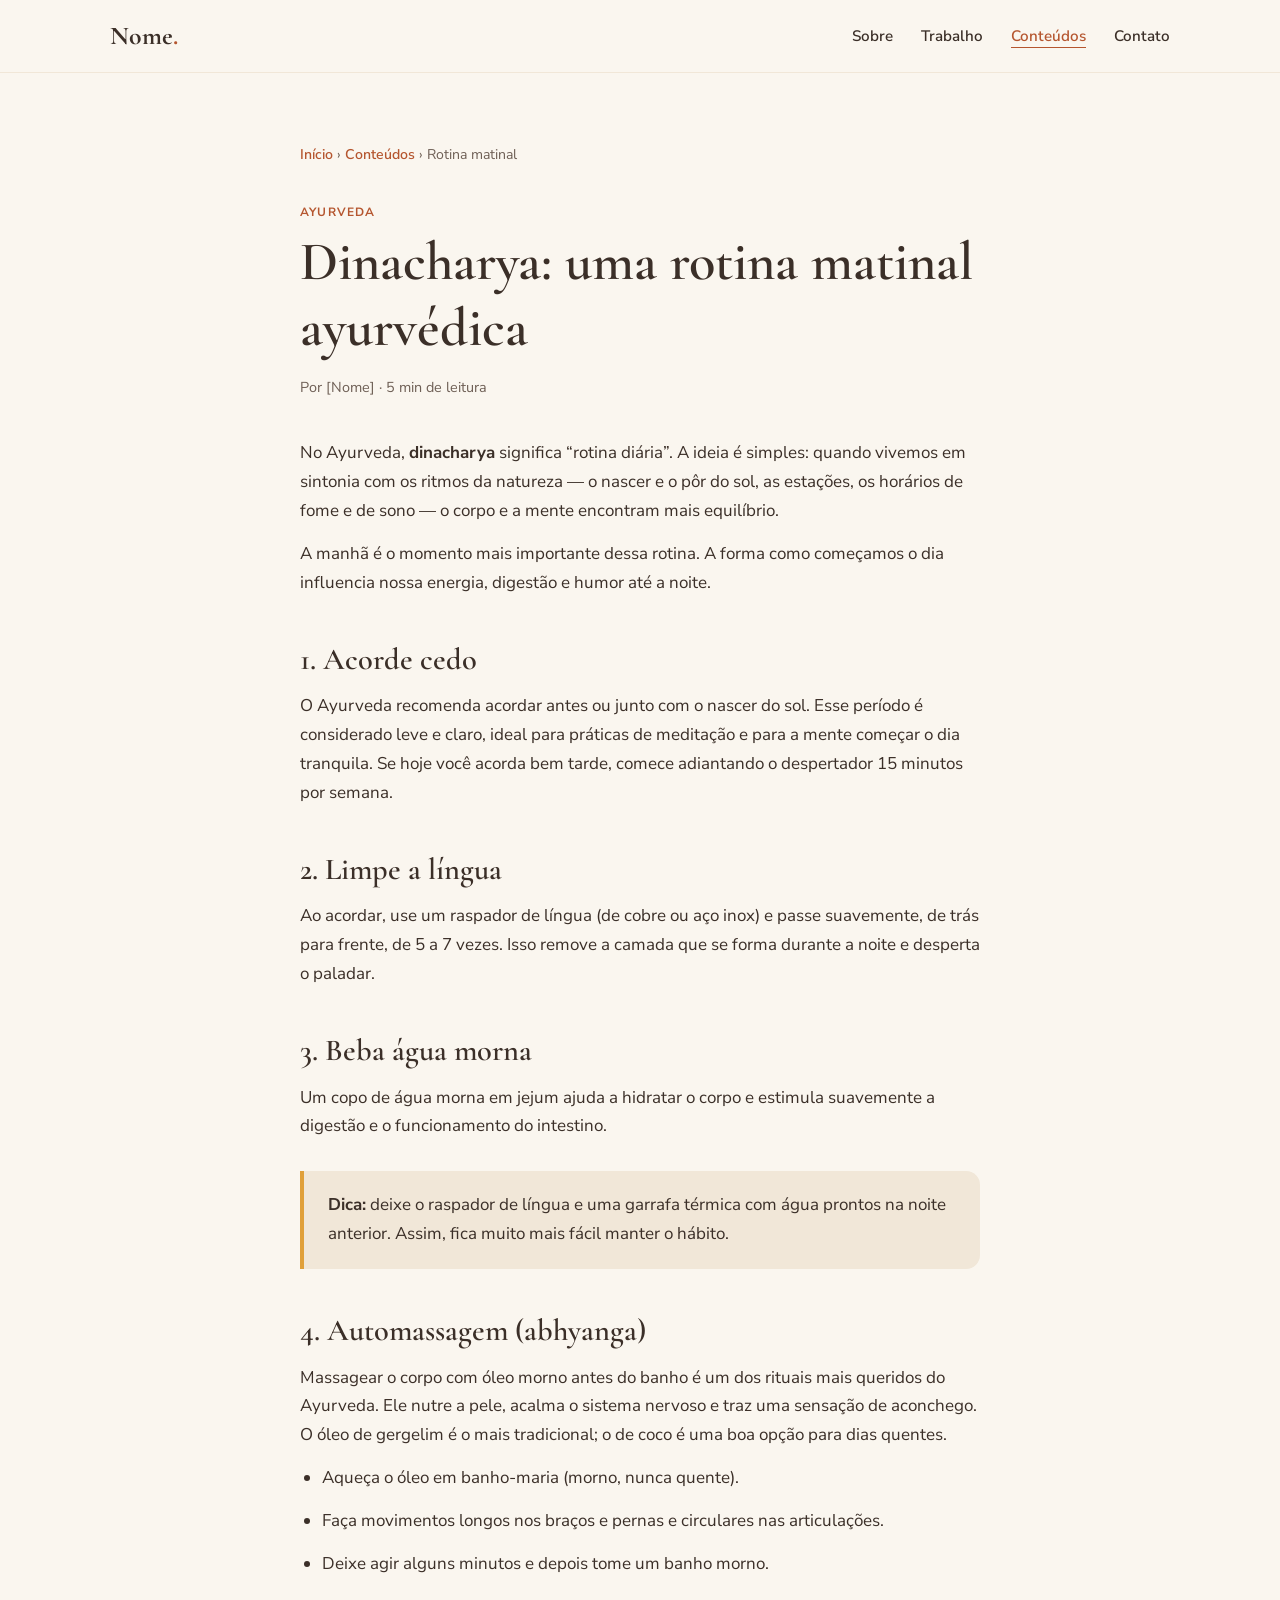
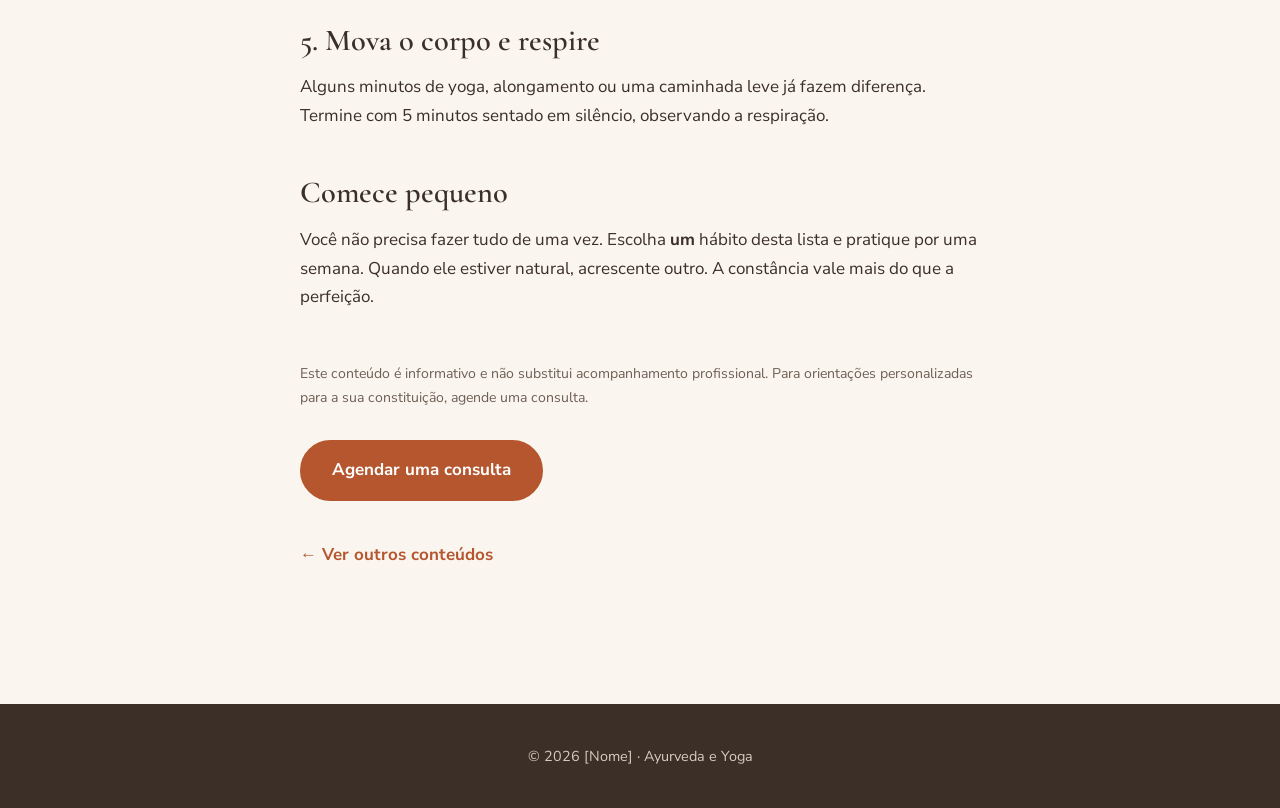
==== site-ayurveda/artigos/rotina-matinal/index.html @ 352bc445 "Melhora o roteamento do site - Publica apenas a pasta site-ayurveda no GitHub Pages - Artigos com en" ====
<!DOCTYPE html>
<html lang="pt-BR">
<head>
  <meta charset="UTF-8">
  <meta name="viewport" content="width=device-width, initial-scale=1.0">
  <title>Dinacharya: rotina matinal ayurvédica</title>
  <meta name="description" content="Pequenos hábitos ayurvédicos ao acordar para começar o dia com mais clareza e disposição.">

  <link rel="preconnect" href="https://fonts.googleapis.com">
  <link rel="preconnect" href="https://fonts.gstatic.com" crossorigin>
  <link href="https://fonts.googleapis.com/css2?family=Cormorant+Garamond:ital,wght@0,500;0,600;0,700;1,500&family=Nunito+Sans:wght@400;600;700&display=swap" rel="stylesheet">
  <!-- "../../" volta duas pastas, porque este arquivo está em "artigos/rotina-matinal/" -->
  <link rel="stylesheet" href="../../css/estilo.css">
</head>
<body>

  <header class="topo">
    <div class="container">
      <a href="../../" class="logo">Nome<span>.</span></a>
      <button class="botao-menu" aria-label="Abrir menu" onclick="abrirMenu()">☰</button>
      <ul class="menu" id="menu">
        <li><a href="../../#sobre">Sobre</a></li>
        <li><a href="../../#trabalho">Trabalho</a></li>
        <li><a href="../../#conteudos" class="ativo">Conteúdos</a></li>
        <li><a href="../../#contato">Contato</a></li>
      </ul>
    </div>
  </header>

  <main class="artigo">
    <nav class="trilha" aria-label="Você está em">
      <a href="../../">Início</a> › <a href="../../#conteudos">Conteúdos</a> › <span>Rotina matinal</span>
    </nav>

    <span class="etiqueta">Ayurveda</span>
    <h1>Dinacharya: uma rotina matinal ayurvédica</h1>
    <p class="meta">Por [Nome] · 5 min de leitura</p>

    <p>
      No Ayurveda, <strong>dinacharya</strong> significa “rotina diária”. A ideia é simples:
      quando vivemos em sintonia com os ritmos da natureza — o nascer e o pôr do sol,
      as estações, os horários de fome e de sono — o corpo e a mente encontram mais equilíbrio.
    </p>
    <p>
      A manhã é o momento mais importante dessa rotina. A forma como começamos o dia
      influencia nossa energia, digestão e humor até a noite.
    </p>

    <h2>1. Acorde cedo</h2>
    <p>
      O Ayurveda recomenda acordar antes ou junto com o nascer do sol. Esse período é
      considerado leve e claro, ideal para práticas de meditação e para a mente começar o dia tranquila.
      Se hoje você acorda bem tarde, comece adiantando o despertador 15 minutos por semana.
    </p>

    <h2>2. Limpe a língua</h2>
    <p>
      Ao acordar, use um raspador de língua (de cobre ou aço inox) e passe suavemente,
      de trás para frente, de 5 a 7 vezes. Isso remove a camada que se forma durante a noite
      e desperta o paladar.
    </p>

    <h2>3. Beba água morna</h2>
    <p>
      Um copo de água morna em jejum ajuda a hidratar o corpo e estimula
      suavemente a digestão e o funcionamento do intestino.
    </p>

    <div class="destaque">
      <strong>Dica:</strong> deixe o raspador de língua e uma garrafa térmica com água
      prontos na noite anterior. Assim, fica muito mais fácil manter o hábito.
    </div>

    <h2>4. Automassagem (abhyanga)</h2>
    <p>
      Massagear o corpo com óleo morno antes do banho é um dos rituais mais queridos do Ayurveda.
      Ele nutre a pele, acalma o sistema nervoso e traz uma sensação de aconchego.
      O óleo de gergelim é o mais tradicional; o de coco é uma boa opção para dias quentes.
    </p>
    <ul>
      <li>Aqueça o óleo em banho-maria (morno, nunca quente).</li>
      <li>Faça movimentos longos nos braços e pernas e circulares nas articulações.</li>
      <li>Deixe agir alguns minutos e depois tome um banho morno.</li>
    </ul>

    <h2>5. Mova o corpo e respire</h2>
    <p>
      Alguns minutos de yoga, alongamento ou uma caminhada leve já fazem diferença.
      Termine com 5 minutos sentado em silêncio, observando a respiração.
    </p>

    <h2>Comece pequeno</h2>
    <p>
      Você não precisa fazer tudo de uma vez. Escolha <strong>um</strong> hábito desta lista
      e pratique por uma semana. Quando ele estiver natural, acrescente outro.
      A constância vale mais do que a perfeição.
    </p>

    <p class="aviso">
      Este conteúdo é informativo e não substitui acompanhamento profissional.
      Para orientações personalizadas para a sua constituição, agende uma consulta.
    </p>

    <p style="margin-top: 30px;">
      <a href="../../#contato" class="botao">Agendar uma consulta</a>
    </p>

    <p style="margin-top: 40px;">
      <a href="../../#conteudos" class="voltar">← Ver outros conteúdos</a>
    </p>
  </main>

  <footer class="rodape">
    <div class="container">
      <p>© 2026 [Nome] · Ayurveda e Yoga</p>
    </div>
  </footer>

  <script src="../../js/menu.js"></script>
</body>
</html>
---- site-ayurveda/css/estilo.css ----
/* =========================================================
   CORES E FONTES DO SITE
   Troque os valores abaixo para mudar a aparência do site todo.
   ========================================================= */
:root {
  --creme: #faf6ef;
  --areia: #f1e7d8;
  --terracota: #b5562f;
  --terracota-escuro: #8f4022;
  --acafrao: #e0a03a;
  --salvia: #6f8a6b;
  --salvia-escuro: #4d6449;
  --texto: #3b2f28;
  --texto-suave: #6e5f55;
  --branco: #ffffff;

  --fonte-titulo: "Cormorant Garamond", Georgia, serif;
  --fonte-texto: "Nunito Sans", "Segoe UI", Arial, sans-serif;

  --largura: 1100px;
  --raio: 14px;
}

/* ===== Base ===== */
* { margin: 0; padding: 0; box-sizing: border-box; }

html { scroll-behavior: smooth; }

body {
  font-family: var(--fonte-texto);
  background: var(--creme);
  color: var(--texto);
  line-height: 1.7;
  font-size: 17px;
}

img { max-width: 100%; display: block; }

a { color: var(--terracota); }

h1, h2, h3 {
  font-family: var(--fonte-titulo);
  font-weight: 600;
  line-height: 1.2;
  color: var(--texto);
}

h2 { font-size: clamp(2rem, 4vw, 2.8rem); margin-bottom: 16px; }
h3 { font-size: 1.5rem; margin-bottom: 8px; }

.container {
  max-width: var(--largura);
  margin: 0 auto;
  padding: 0 20px;
}

section { padding: 90px 0; }

.subtitulo {
  display: inline-block;
  font-size: 0.8rem;
  letter-spacing: 0.18em;
  text-transform: uppercase;
  color: var(--salvia-escuro);
  font-weight: 700;
  margin-bottom: 10px;
}

.intro-secao {
  max-width: 640px;
  color: var(--texto-suave);
  margin-bottom: 48px;
}

.centro { text-align: center; margin-left: auto; margin-right: auto; }

/* ===== Botões ===== */
.botao {
  display: inline-block;
  padding: 14px 30px;
  border-radius: 999px;
  background: var(--terracota);
  color: var(--branco);
  text-decoration: none;
  font-weight: 700;
  transition: background 0.2s, transform 0.2s;
  border: 2px solid var(--terracota);
}
.botao:hover { background: var(--terracota-escuro); border-color: var(--terracota-escuro); transform: translateY(-2px); }

.botao-claro {
  background: transparent;
  color: var(--terracota);
}
.botao-claro:hover { background: var(--terracota); color: var(--branco); }

/* ===== Menu ===== */
.topo {
  position: sticky;
  top: 0;
  z-index: 10;
  background: rgba(250, 246, 239, 0.95);
  backdrop-filter: blur(6px);
  border-bottom: 1px solid var(--areia);
}

.topo .container {
  display: flex;
  align-items: center;
  justify-content: space-between;
  height: 72px;
}

.logo {
  font-family: var(--fonte-titulo);
  font-size: 1.6rem;
  font-weight: 700;
  color: var(--texto);
  text-decoration: none;
}
.logo span { color: var(--terracota); }

.menu { display: flex; gap: 28px; list-style: none; }
.menu a {
  text-decoration: none;
  color: var(--texto);
  font-weight: 600;
  font-size: 0.95rem;
}
.menu a:hover,
.menu a.ativo { color: var(--terracota); }
.menu a.ativo { text-decoration: underline; text-underline-offset: 6px; }

.botao-menu {
  display: none;
  background: none;
  border: none;
  font-size: 1.8rem;
  cursor: pointer;
  color: var(--texto);
}

/* ===== Capa (hero) ===== */
.capa {
  padding: 100px 0 110px;
  background:
    radial-gradient(circle at 85% 20%, rgba(224, 160, 58, 0.25), transparent 45%),
    radial-gradient(circle at 10% 90%, rgba(111, 138, 107, 0.25), transparent 45%),
    var(--creme);
}

.capa .container {
  display: grid;
  grid-template-columns: 1.2fr 1fr;
  gap: 60px;
  align-items: center;
}

.capa h1 {
  font-size: clamp(2.6rem, 6vw, 4.2rem);
  margin-bottom: 20px;
}
.capa h1 em { color: var(--terracota); font-style: italic; }

.capa p {
  font-size: 1.15rem;
  color: var(--texto-suave);
  margin-bottom: 32px;
  max-width: 520px;
}

.capa .botoes { display: flex; gap: 14px; flex-wrap: wrap; }

.capa-imagem {
  aspect-ratio: 4 / 5;
  border-radius: 200px 200px var(--raio) var(--raio);
  background: linear-gradient(160deg, var(--acafrao), var(--terracota));
  display: flex;
  align-items: center;
  justify-content: center;
  font-size: 7rem;
  color: rgba(255, 255, 255, 0.9);
  overflow: hidden;
  box-shadow: 0 30px 60px rgba(143, 64, 34, 0.25);
}
.capa-imagem img { width: 100%; height: 100%; object-fit: cover; }

/* ===== Sobre ===== */
.sobre { background: var(--branco); }

.sobre .container {
  display: grid;
  grid-template-columns: 1fr 1.3fr;
  gap: 60px;
  align-items: center;
}

.sobre-foto {
  aspect-ratio: 1;
  border-radius: 50%;
  background: linear-gradient(160deg, var(--salvia), var(--salvia-escuro));
  display: flex;
  align-items: center;
  justify-content: center;
  font-size: 6rem;
  color: rgba(255, 255, 255, 0.9);
  overflow: hidden;
}
.sobre-foto img { width: 100%; height: 100%; object-fit: cover; }

.sobre p { color: var(--texto-suave); margin-bottom: 16px; }

.formacao {
  list-style: none;
  margin-top: 24px;
  display: grid;
  gap: 10px;
}
.formacao li::before { content: "✦ "; color: var(--acafrao); }

/* ===== Cartões (serviços e conteúdos) ===== */
.grade {
  display: grid;
  grid-template-columns: repeat(auto-fit, minmax(260px, 1fr));
  gap: 28px;
}

.cartao {
  background: var(--branco);
  border-radius: var(--raio);
  padding: 32px 28px;
  border: 1px solid var(--areia);
  transition: transform 0.2s, box-shadow 0.2s;
}
.cartao:hover {
  transform: translateY(-4px);
  box-shadow: 0 16px 36px rgba(59, 47, 40, 0.08);
}

.cartao .icone {
  width: 56px;
  height: 56px;
  border-radius: 50%;
  background: var(--areia);
  display: flex;
  align-items: center;
  justify-content: center;
  font-size: 1.6rem;
  margin-bottom: 18px;
}

.cartao p { color: var(--texto-suave); font-size: 0.97rem; }

.cartao .detalhe {
  margin-top: 16px;
  font-size: 0.85rem;
  font-weight: 700;
  color: var(--salvia-escuro);
}

/* ===== Conteúdos ===== */
.conteudos { background: var(--areia); }

.artigo-cartao {
  padding: 0;
  overflow: hidden;
  display: flex;
  flex-direction: column;
  text-decoration: none;
  color: inherit;
}

.artigo-cartao .capa-artigo {
  height: 170px;
  display: flex;
  align-items: center;
  justify-content: center;
  font-size: 3.5rem;
}
.cor-1 { background: linear-gradient(135deg, #f3c98b, var(--acafrao)); }
.cor-2 { background: linear-gradient(135deg, #b9cdb5, var(--salvia)); }
.cor-3 { background: linear-gradient(135deg, #e8a98c, var(--terracota)); }

.artigo-cartao .corpo { padding: 24px 26px 28px; flex: 1; }

.etiqueta {
  display: inline-block;
  font-size: 0.75rem;
  font-weight: 700;
  text-transform: uppercase;
  letter-spacing: 0.1em;
  color: var(--terracota);
  margin-bottom: 8px;
}

.ler-mais {
  display: inline-block;
  margin-top: 14px;
  font-weight: 700;
  color: var(--terracota);
}

/* ===== Citação ===== */
.citacao {
  background: var(--salvia-escuro);
  color: var(--creme);
  text-align: center;
  padding: 80px 0;
}
.citacao blockquote {
  font-family: var(--fonte-titulo);
  font-size: clamp(1.6rem, 3.5vw, 2.4rem);
  font-style: italic;
  max-width: 800px;
  margin: 0 auto 16px;
  line-height: 1.4;
}
.citacao cite { font-style: normal; opacity: 0.8; letter-spacing: 0.1em; font-size: 0.9rem; }

/* ===== Contato ===== */
.contato .container {
  display: grid;
  grid-template-columns: 1fr 1fr;
  gap: 60px;
}

.contato-info p { color: var(--texto-suave); margin-bottom: 24px; }

.contato-lista { list-style: none; display: grid; gap: 14px; }
.contato-lista a { text-decoration: none; font-weight: 600; }

form { display: grid; gap: 16px; }

label { font-weight: 700; font-size: 0.9rem; display: block; margin-bottom: 6px; }

input, textarea, select {
  width: 100%;
  padding: 13px 16px;
  border: 1px solid #ddcfbb;
  border-radius: 10px;
  background: var(--branco);
  font-family: inherit;
  font-size: 1rem;
  color: var(--texto);
}
input:focus, textarea:focus, select:focus {
  outline: 2px solid var(--acafrao);
  border-color: transparent;
}
textarea { min-height: 130px; resize: vertical; }

form .botao { cursor: pointer; font-size: 1rem; justify-self: start; }

/* ===== Rodapé ===== */
.rodape {
  background: var(--texto);
  color: #d8cabb;
  padding: 40px 0;
  text-align: center;
  font-size: 0.9rem;
}
.rodape a { color: var(--acafrao); }

/* ===== Página de artigo ===== */
.artigo {
  max-width: 720px;
  margin: 0 auto;
  padding: 70px 20px 90px;
}
.artigo h1 { font-size: clamp(2.4rem, 5vw, 3.4rem); margin-bottom: 14px; }
.artigo .meta { color: var(--texto-suave); font-size: 0.9rem; margin-bottom: 40px; }
.artigo h2 { font-size: 1.9rem; margin: 44px 0 14px; }
.artigo p, .artigo li { margin-bottom: 14px; }
.artigo ul, .artigo ol { padding-left: 22px; margin-bottom: 20px; }
.artigo .destaque {
  background: var(--areia);
  border-left: 4px solid var(--acafrao);
  padding: 20px 24px;
  border-radius: 0 var(--raio) var(--raio) 0;
  margin: 30px 0;
}
.artigo .aviso { font-size: 0.88rem; color: var(--texto-suave); margin-top: 50px; }
.voltar { display: inline-block; margin-bottom: 30px; text-decoration: none; font-weight: 700; }

.trilha { font-size: 0.88rem; color: var(--texto-suave); margin-bottom: 30px; }
.trilha a { text-decoration: none; font-weight: 600; }

/* ===== Página não encontrada (404) ===== */
.pagina-404 {
  min-height: 70vh;
  display: flex;
  flex-direction: column;
  align-items: center;
  justify-content: center;
  text-align: center;
  padding: 60px 20px;
}
.pagina-404 .emoji { font-size: 5rem; margin-bottom: 10px; }
.pagina-404 h1 { font-size: clamp(2.4rem, 5vw, 3.4rem); margin-bottom: 12px; }
.pagina-404 p { color: var(--texto-suave); margin-bottom: 28px; max-width: 460px; }

/* ===== Celular ===== */
@media (max-width: 820px) {
  section { padding: 64px 0; }

  .botao-menu { display: block; }
  .menu {
    display: none;
    position: absolute;
    top: 72px;
    left: 0;
    right: 0;
    flex-direction: column;
    gap: 0;
    background: var(--creme);
    border-bottom: 1px solid var(--areia);
  }
  .menu.aberto { display: flex; }
  .menu a { display: block; padding: 16px 20px; }

  .capa .container,
  .sobre .container,
  .contato .container { grid-template-columns: 1fr; gap: 40px; }

  .capa { padding: 60px 0 70px; }
  .capa-imagem { max-width: 320px; margin: 0 auto; }
  .sobre-foto { max-width: 260px; margin: 0 auto; }
}
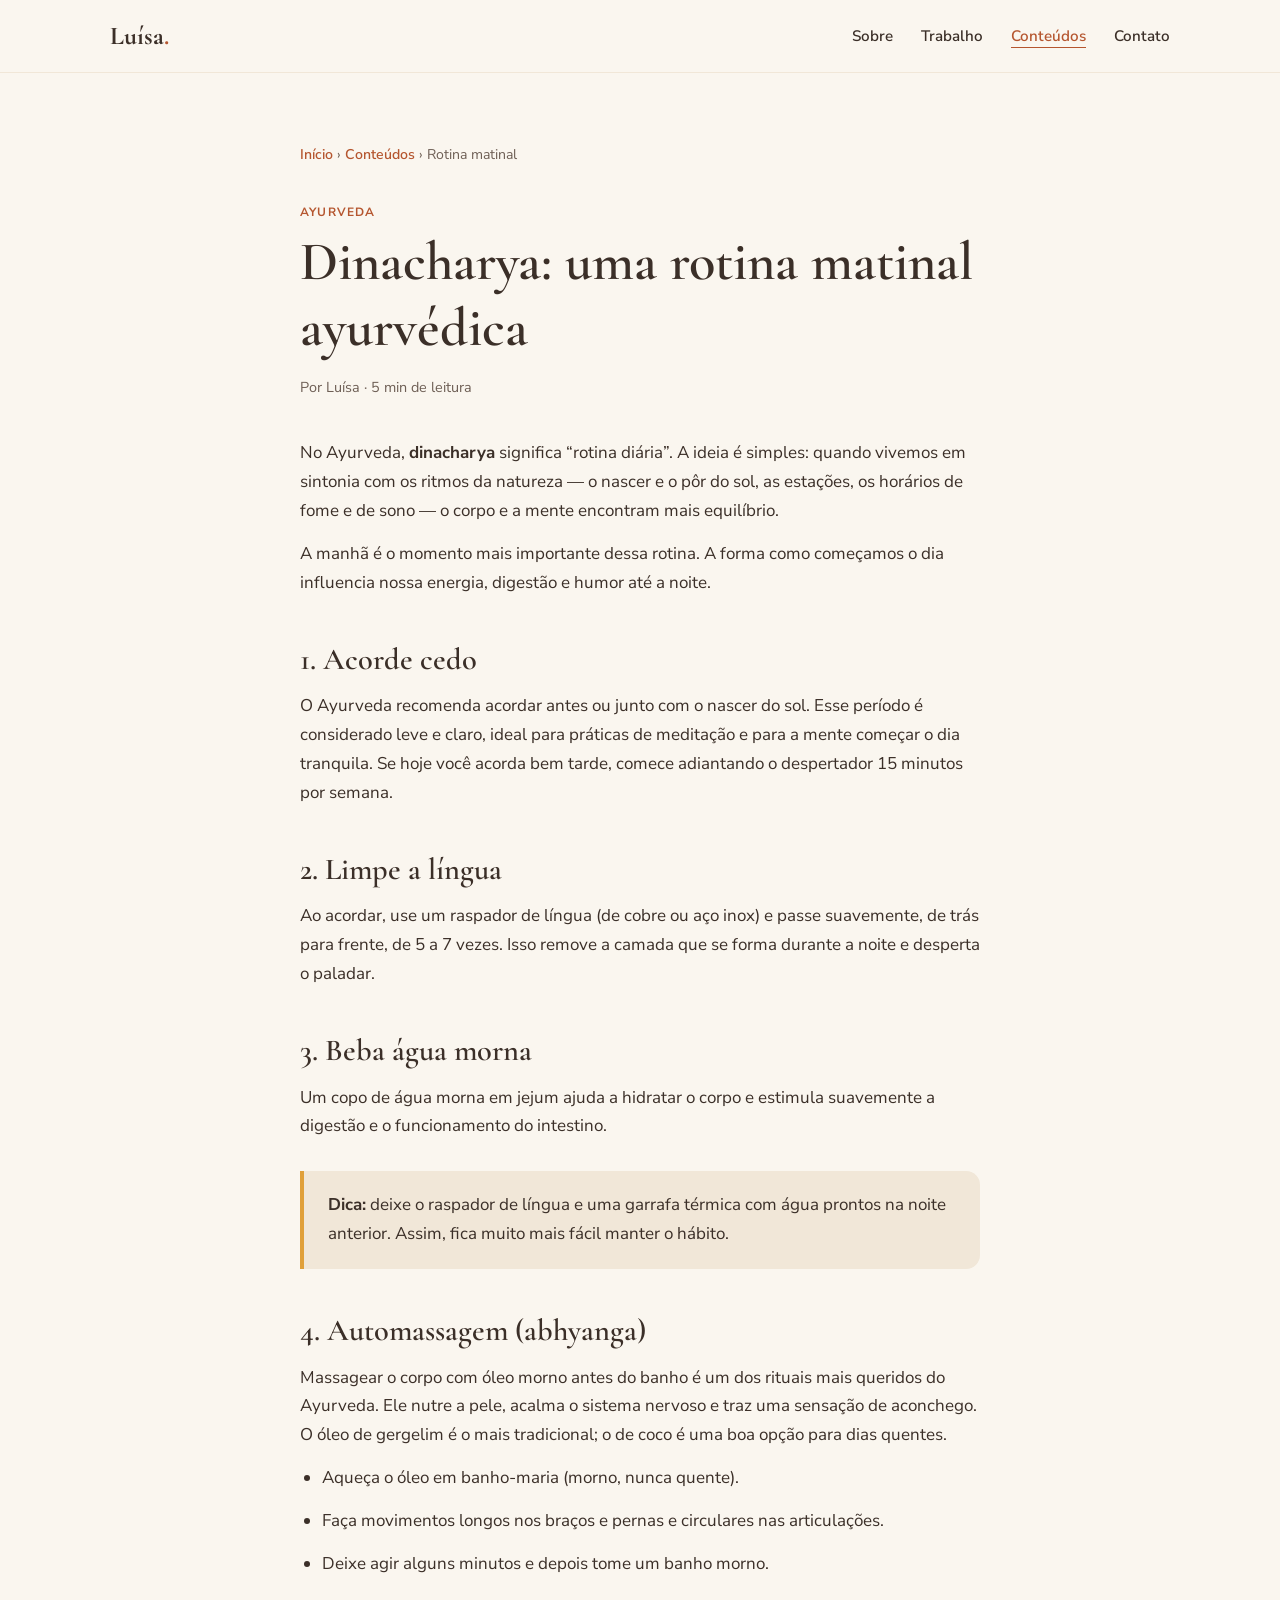
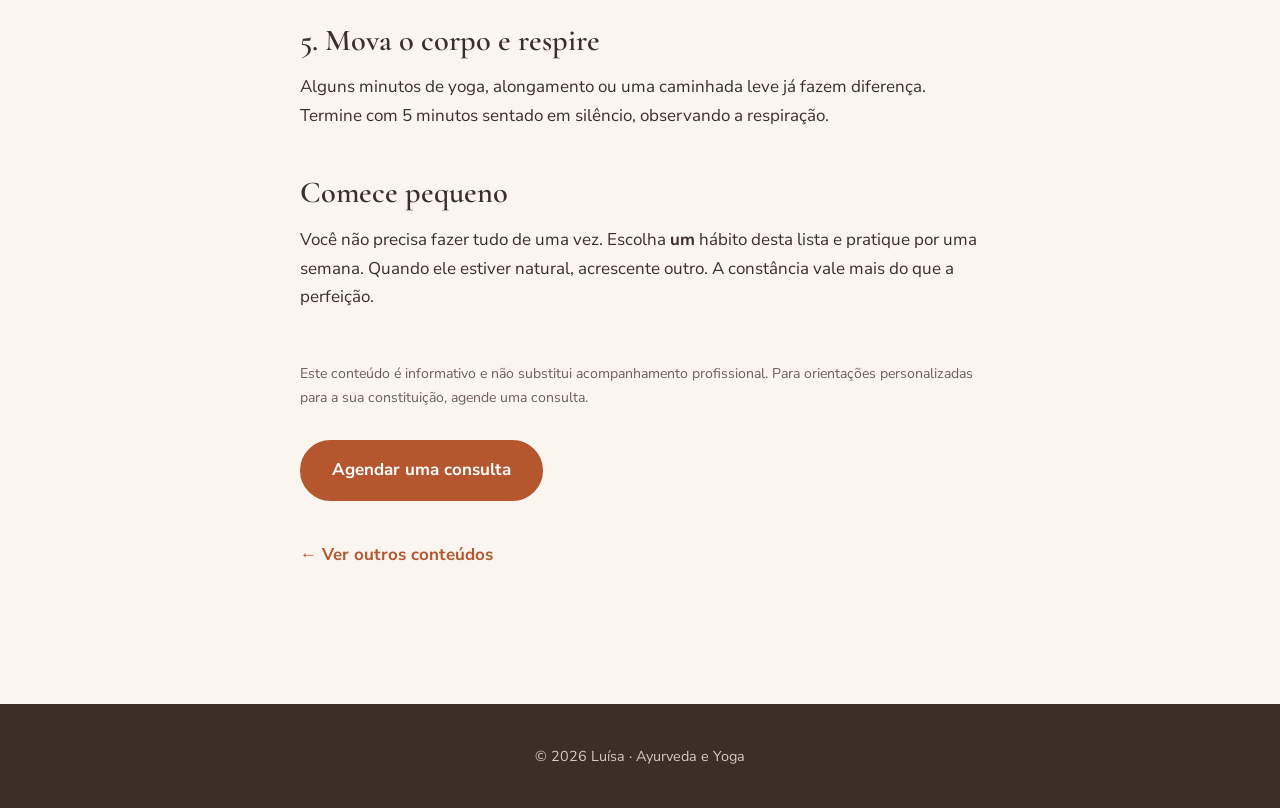
==== commit 49e2d3ab: "Coloca o nome Luísa no site Co-Authored-By: Claude Opus 5.5 <noreply@anthropic.com>" ====
--- a/site-ayurveda/artigos/rotina-matinal/index.html
+++ b/site-ayurveda/artigos/rotina-matinal/index.html
@@ -16,7 +16,7 @@
 
   <header class="topo">
     <div class="container">
-      <a href="../../" class="logo">Nome<span>.</span></a>
+      <a href="../../" class="logo">Luísa<span>.</span></a>
       <button class="botao-menu" aria-label="Abrir menu" onclick="abrirMenu()">☰</button>
       <ul class="menu" id="menu">
         <li><a href="../../#sobre">Sobre</a></li>
@@ -34,7 +34,7 @@
 
     <span class="etiqueta">Ayurveda</span>
     <h1>Dinacharya: uma rotina matinal ayurvédica</h1>
-    <p class="meta">Por [Nome] · 5 min de leitura</p>
+    <p class="meta">Por Luísa · 5 min de leitura</p>
 
     <p>
       No Ayurveda, <strong>dinacharya</strong> significa “rotina diária”. A ideia é simples:
@@ -112,7 +112,7 @@
 
   <footer class="rodape">
     <div class="container">
-      <p>© 2026 [Nome] · Ayurveda e Yoga</p>
+      <p>© 2026 Luísa · Ayurveda e Yoga</p>
     </div>
   </footer>
 
